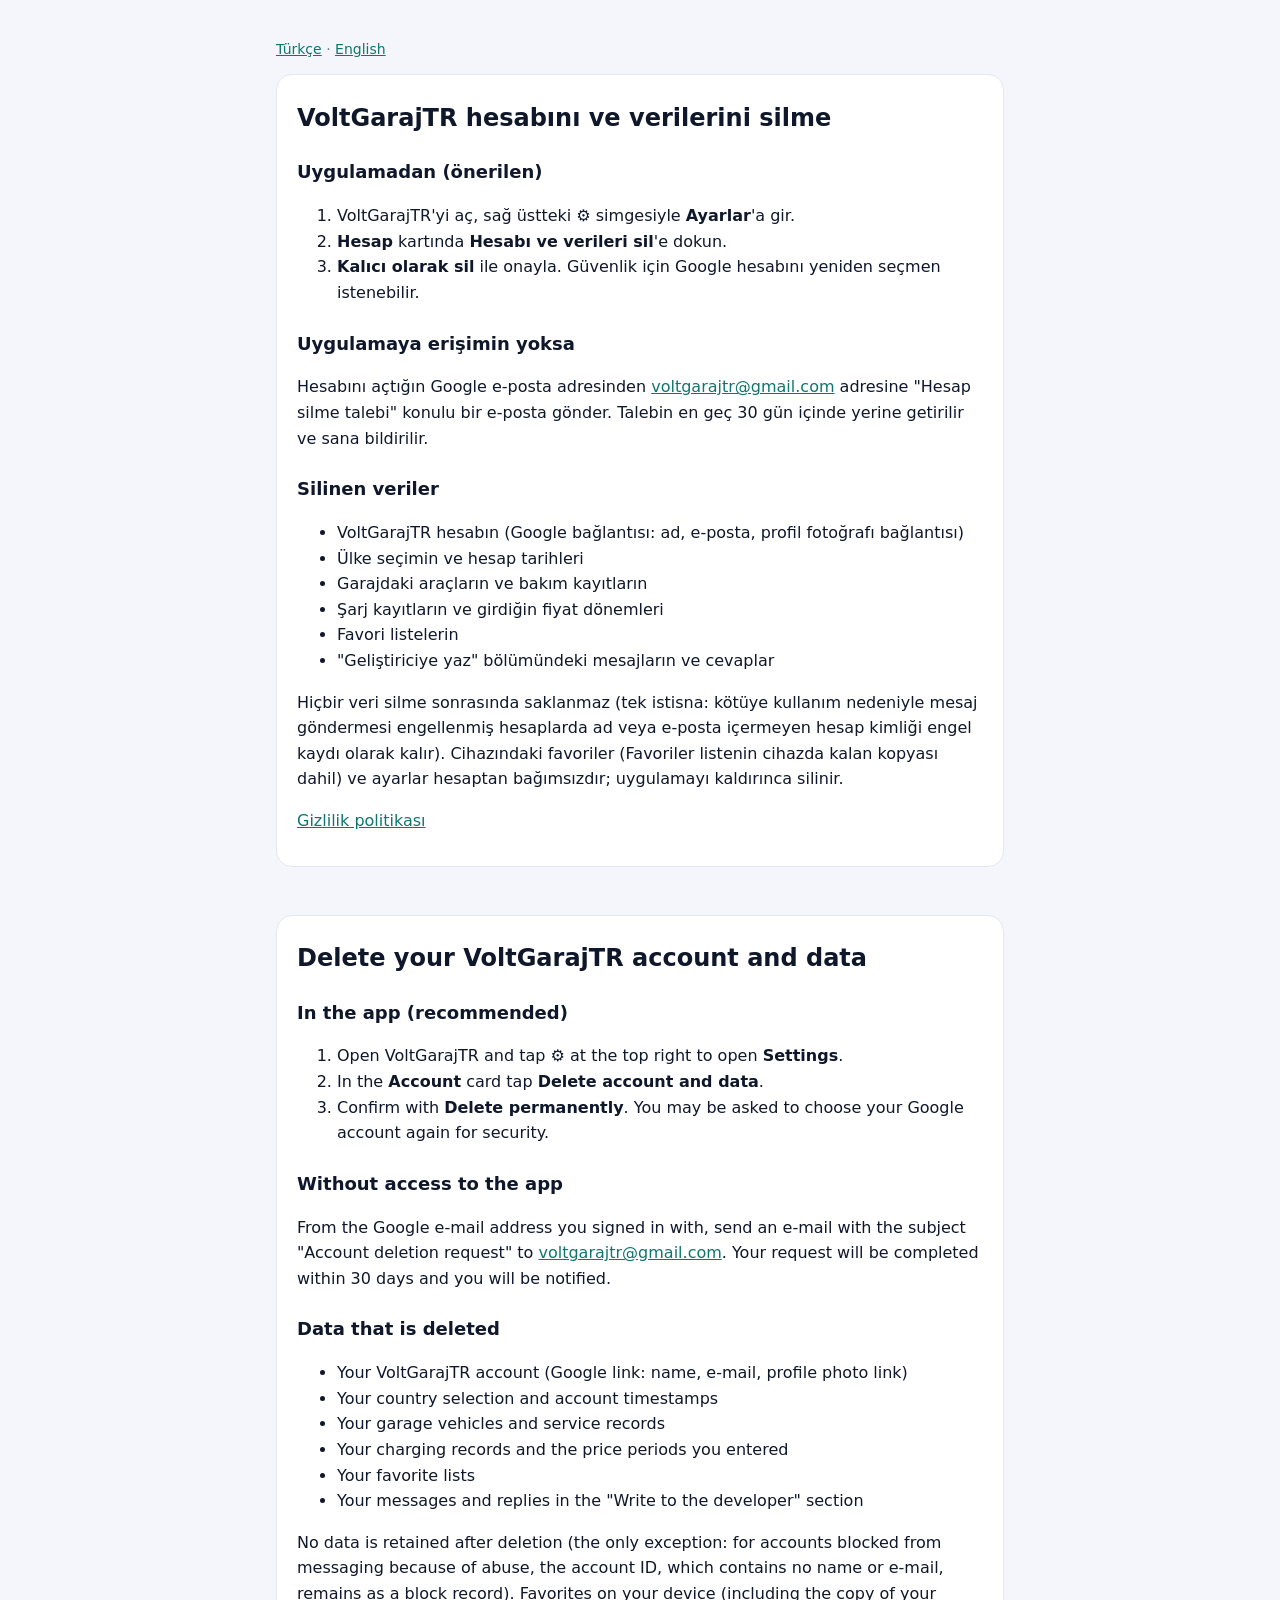
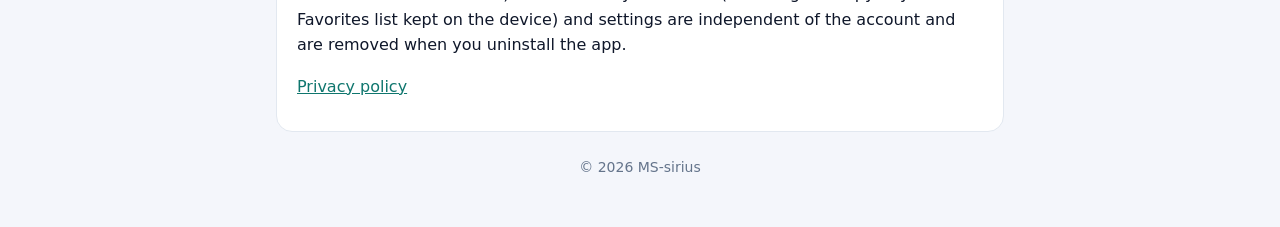
==== hesap-silme.html @ 5800ec01 "Gizlilik ve hesap silme: şarj kayıtları (T-036) Co-Authored-By: Claude Opus 5.5 <noreply@anthropic.c" ====
<!doctype html>
<html lang="tr">
<head>
<meta charset="utf-8">
<meta name="viewport" content="width=device-width, initial-scale=1">
<title>VoltGarajTR · Hesap silme</title>
<link rel="stylesheet" href="stil.css">
</head>
<body>
<main>
<p class="dil"><a href="#tr">Türkçe</a> · <a href="#en">English</a></p>

<section id="tr">
<h1>VoltGarajTR hesabını ve verilerini silme</h1>

<h2>Uygulamadan (önerilen)</h2>
<ol>
<li>VoltGarajTR'yi aç, sağ üstteki ⚙ simgesiyle <b>Ayarlar</b>'a gir.</li>
<li><b>Hesap</b> kartında <b>Hesabı ve verileri sil</b>'e dokun.</li>
<li><b>Kalıcı olarak sil</b> ile onayla. Güvenlik için Google hesabını yeniden seçmen istenebilir.</li>
</ol>

<h2>Uygulamaya erişimin yoksa</h2>
<p>Hesabını açtığın Google e-posta adresinden <a href="mailto:voltgarajtr@gmail.com?subject=Hesap%20silme%20talebi">voltgarajtr@gmail.com</a> adresine "Hesap silme talebi" konulu bir e-posta gönder. Talebin en geç 30 gün içinde yerine getirilir ve sana bildirilir.</p>

<h2>Silinen veriler</h2>
<ul>
<li>VoltGarajTR hesabın (Google bağlantısı: ad, e-posta, profil fotoğrafı bağlantısı)</li>
<li>Ülke seçimin ve hesap tarihleri</li>
<li>Garajdaki araçların ve bakım kayıtların</li>
<li>Şarj kayıtların ve girdiğin fiyat dönemleri</li>
<li>Favori listelerin</li>
<li>"Geliştiriciye yaz" bölümündeki mesajların ve cevaplar</li>
</ul>
<p>Hiçbir veri silme sonrasında saklanmaz (tek istisna: kötüye kullanım nedeniyle mesaj göndermesi engellenmiş hesaplarda ad veya e-posta içermeyen hesap kimliği engel kaydı olarak kalır). Cihazındaki favoriler (Favoriler listenin cihazda kalan kopyası dahil) ve ayarlar hesaptan bağımsızdır; uygulamayı kaldırınca silinir.</p>
<p><a href="gizlilik.html">Gizlilik politikası</a></p>
</section>

<hr>

<section id="en">
<h1>Delete your VoltGarajTR account and data</h1>

<h2>In the app (recommended)</h2>
<ol>
<li>Open VoltGarajTR and tap ⚙ at the top right to open <b>Settings</b>.</li>
<li>In the <b>Account</b> card tap <b>Delete account and data</b>.</li>
<li>Confirm with <b>Delete permanently</b>. You may be asked to choose your Google account again for security.</li>
</ol>

<h2>Without access to the app</h2>
<p>From the Google e-mail address you signed in with, send an e-mail with the subject "Account deletion request" to <a href="mailto:voltgarajtr@gmail.com?subject=Account%20deletion%20request">voltgarajtr@gmail.com</a>. Your request will be completed within 30 days and you will be notified.</p>

<h2>Data that is deleted</h2>
<ul>
<li>Your VoltGarajTR account (Google link: name, e-mail, profile photo link)</li>
<li>Your country selection and account timestamps</li>
<li>Your garage vehicles and service records</li>
<li>Your charging records and the price periods you entered</li>
<li>Your favorite lists</li>
<li>Your messages and replies in the "Write to the developer" section</li>
</ul>
<p>No data is retained after deletion (the only exception: for accounts blocked from messaging because of abuse, the account ID, which contains no name or e-mail, remains as a block record). Favorites on your device (including the copy of your Favorites list kept on the device) and settings are independent of the account and are removed when you uninstall the app.</p>
<p><a href="gizlilik.html#en">Privacy policy</a></p>
</section>

<footer>© 2026 MS-sirius</footer>
</main>
</body>
</html>
---- stil.css ----
:root { --bg: #F4F6FB; --surface: #fff; --text: #0F172A; --muted: #64748B; --link: #0F766E; --border: #E2E8F0; }
@media (prefers-color-scheme: dark) {
  :root { --bg: #0B1220; --surface: #111A2C; --text: #E2E8F0; --muted: #94A3B8; --link: #5EEAD4; --border: #1E293B; }
}
* { box-sizing: border-box; }
body { margin: 0; background: var(--bg); color: var(--text);
  font: 16px/1.6 system-ui, -apple-system, "Segoe UI", Roboto, sans-serif; }
main { max-width: 760px; margin: 0 auto; padding: 24px 16px 48px; }
section { background: var(--surface); border: 1px solid var(--border); border-radius: 16px; padding: 8px 20px 16px; }
h1 { font-size: 24px; line-height: 1.3; }
h2 { font-size: 18px; margin-top: 24px; }
a { color: var(--link); }
.tarih, footer, .dil { color: var(--muted); font-size: 14px; }
hr { border: 0; margin: 24px 0; }
footer { text-align: center; margin-top: 24px; }
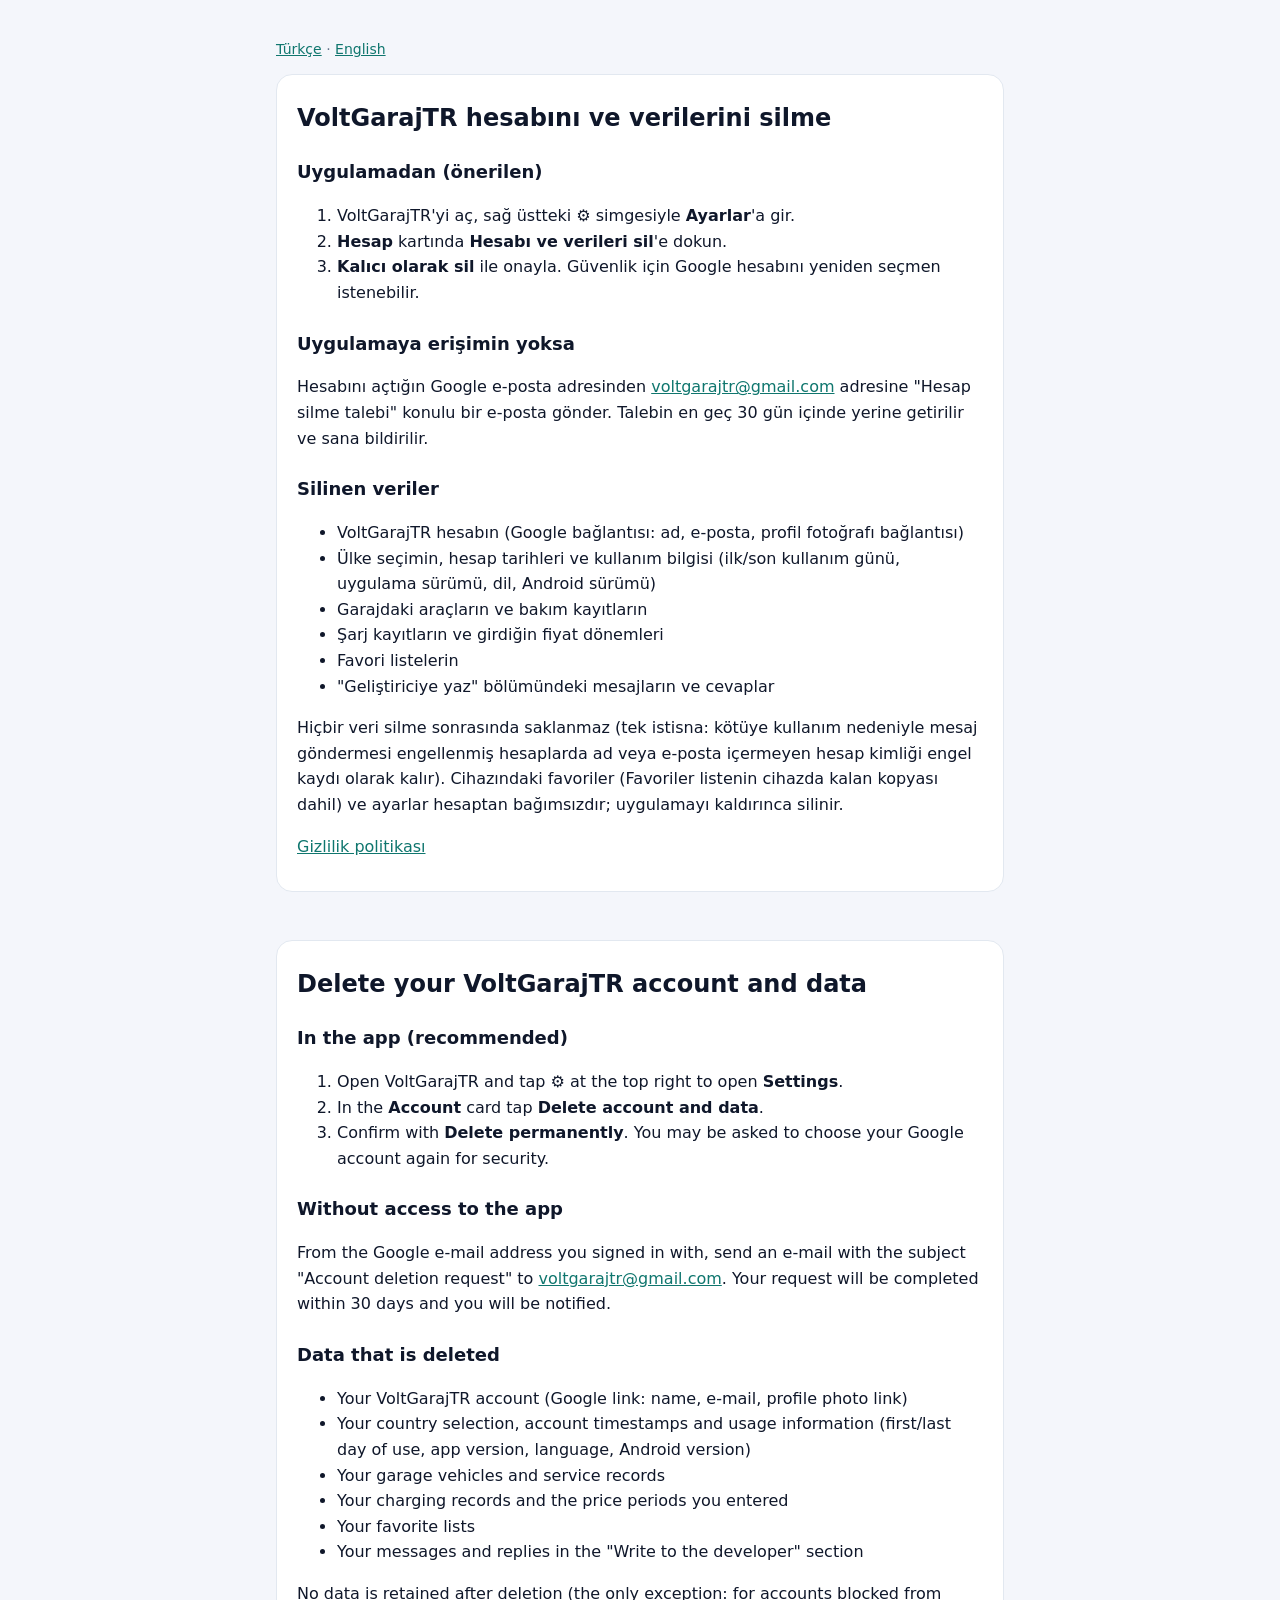
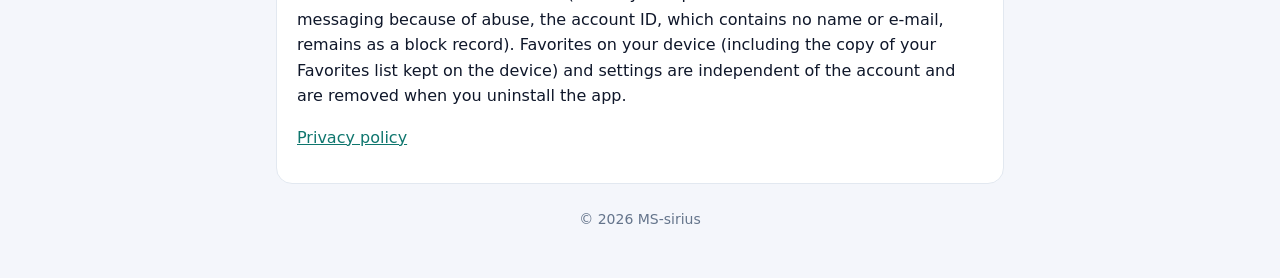
==== commit 2da7bedf: "Gizlilik ve hesap silme: kullanım bilgisi ve günlük sayaç (T-048) Co-Authored-By: Claude Opus 5.5 <n" ====
--- a/hesap-silme.html
+++ b/hesap-silme.html
@@ -26,7 +26,7 @@
 <h2>Silinen veriler</h2>
 <ul>
 <li>VoltGarajTR hesabın (Google bağlantısı: ad, e-posta, profil fotoğrafı bağlantısı)</li>
-<li>Ülke seçimin ve hesap tarihleri</li>
+<li>Ülke seçimin, hesap tarihleri ve kullanım bilgisi (ilk/son kullanım günü, uygulama sürümü, dil, Android sürümü)</li>
 <li>Garajdaki araçların ve bakım kayıtların</li>
 <li>Şarj kayıtların ve girdiğin fiyat dönemleri</li>
 <li>Favori listelerin</li>
@@ -54,7 +54,7 @@
 <h2>Data that is deleted</h2>
 <ul>
 <li>Your VoltGarajTR account (Google link: name, e-mail, profile photo link)</li>
-<li>Your country selection and account timestamps</li>
+<li>Your country selection, account timestamps and usage information (first/last day of use, app version, language, Android version)</li>
 <li>Your garage vehicles and service records</li>
 <li>Your charging records and the price periods you entered</li>
 <li>Your favorite lists</li>
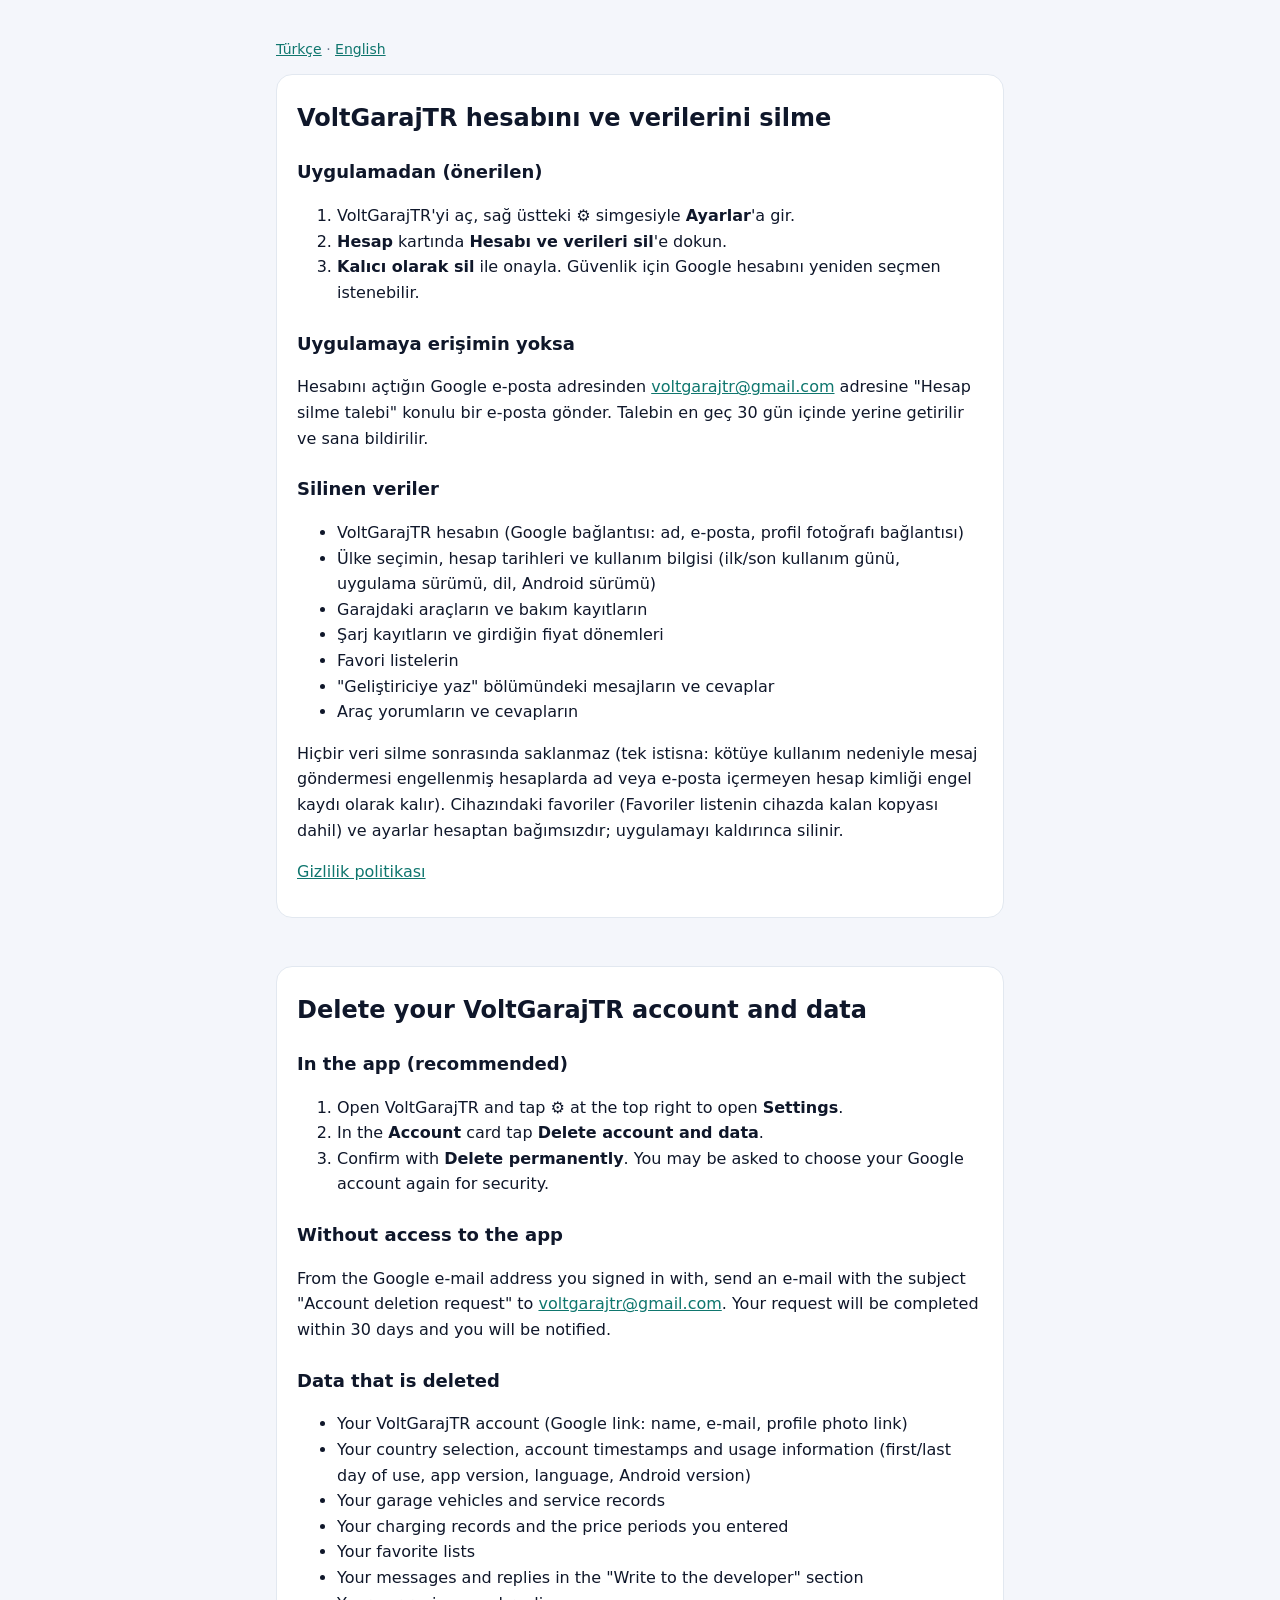
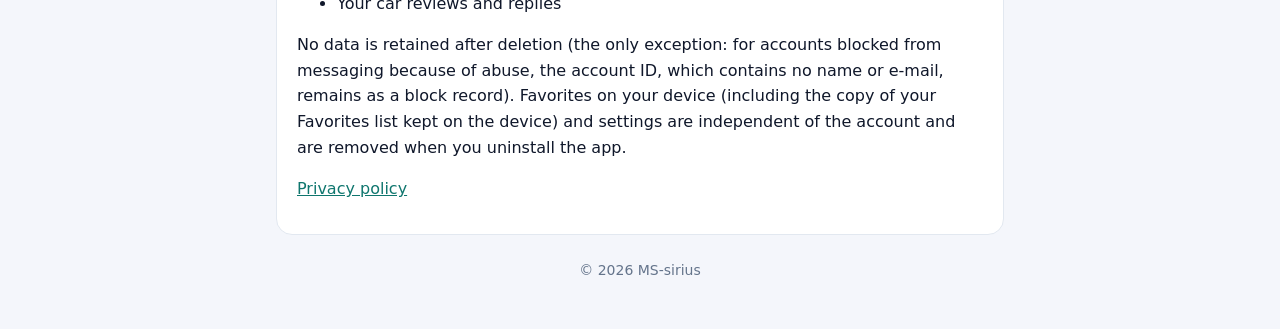
==== commit 2560c680: "Gizlilik ve hesap silme: araç yorumları maddesi (yürürlük 21 Kasım 2026) Co-Authored-By: Claude Opus" ====
--- a/hesap-silme.html
+++ b/hesap-silme.html
@@ -31,6 +31,7 @@
 <li>Şarj kayıtların ve girdiğin fiyat dönemleri</li>
 <li>Favori listelerin</li>
 <li>"Geliştiriciye yaz" bölümündeki mesajların ve cevaplar</li>
+<li>Araç yorumların ve cevapların</li>
 </ul>
 <p>Hiçbir veri silme sonrasında saklanmaz (tek istisna: kötüye kullanım nedeniyle mesaj göndermesi engellenmiş hesaplarda ad veya e-posta içermeyen hesap kimliği engel kaydı olarak kalır). Cihazındaki favoriler (Favoriler listenin cihazda kalan kopyası dahil) ve ayarlar hesaptan bağımsızdır; uygulamayı kaldırınca silinir.</p>
 <p><a href="gizlilik.html">Gizlilik politikası</a></p>
@@ -59,6 +60,7 @@
 <li>Your charging records and the price periods you entered</li>
 <li>Your favorite lists</li>
 <li>Your messages and replies in the "Write to the developer" section</li>
+<li>Your car reviews and replies</li>
 </ul>
 <p>No data is retained after deletion (the only exception: for accounts blocked from messaging because of abuse, the account ID, which contains no name or e-mail, remains as a block record). Favorites on your device (including the copy of your Favorites list kept on the device) and settings are independent of the account and are removed when you uninstall the app.</p>
 <p><a href="gizlilik.html#en">Privacy policy</a></p>
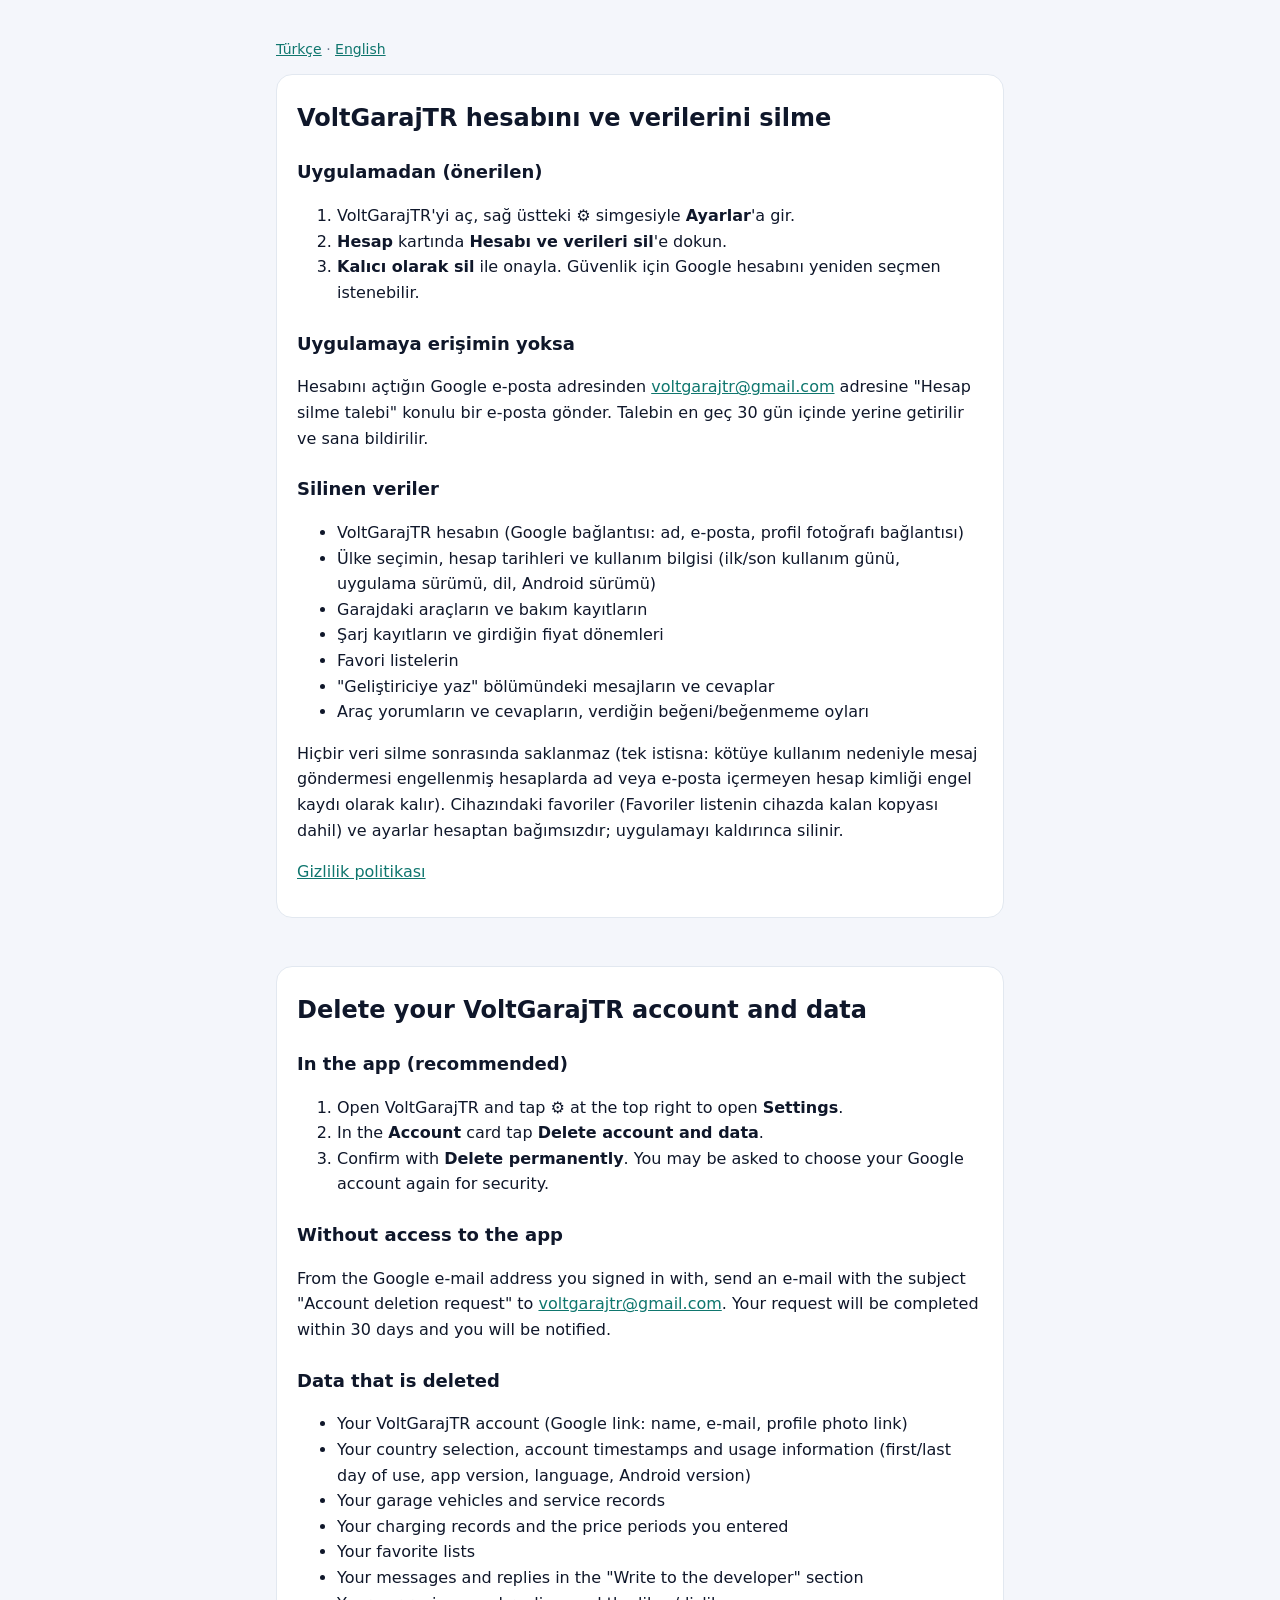
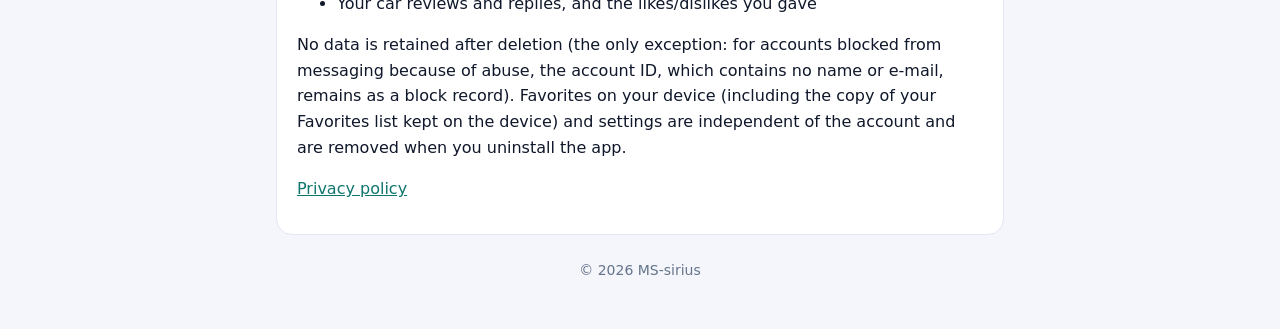
==== commit 3d8589b1: "Gizlilik ve hesap silme: yorum maddesi uygulamadaki sürümle eşitlendi (oylar hesapla silinir, e-post" ====
--- a/hesap-silme.html
+++ b/hesap-silme.html
@@ -31,7 +31,7 @@
 <li>Şarj kayıtların ve girdiğin fiyat dönemleri</li>
 <li>Favori listelerin</li>
 <li>"Geliştiriciye yaz" bölümündeki mesajların ve cevaplar</li>
-<li>Araç yorumların ve cevapların</li>
+<li>Araç yorumların ve cevapların, verdiğin beğeni/beğenmeme oyları</li>
 </ul>
 <p>Hiçbir veri silme sonrasında saklanmaz (tek istisna: kötüye kullanım nedeniyle mesaj göndermesi engellenmiş hesaplarda ad veya e-posta içermeyen hesap kimliği engel kaydı olarak kalır). Cihazındaki favoriler (Favoriler listenin cihazda kalan kopyası dahil) ve ayarlar hesaptan bağımsızdır; uygulamayı kaldırınca silinir.</p>
 <p><a href="gizlilik.html">Gizlilik politikası</a></p>
@@ -60,7 +60,7 @@
 <li>Your charging records and the price periods you entered</li>
 <li>Your favorite lists</li>
 <li>Your messages and replies in the "Write to the developer" section</li>
-<li>Your car reviews and replies</li>
+<li>Your car reviews and replies, and the likes/dislikes you gave</li>
 </ul>
 <p>No data is retained after deletion (the only exception: for accounts blocked from messaging because of abuse, the account ID, which contains no name or e-mail, remains as a block record). Favorites on your device (including the copy of your Favorites list kept on the device) and settings are independent of the account and are removed when you uninstall the app.</p>
 <p><a href="gizlilik.html#en">Privacy policy</a></p>
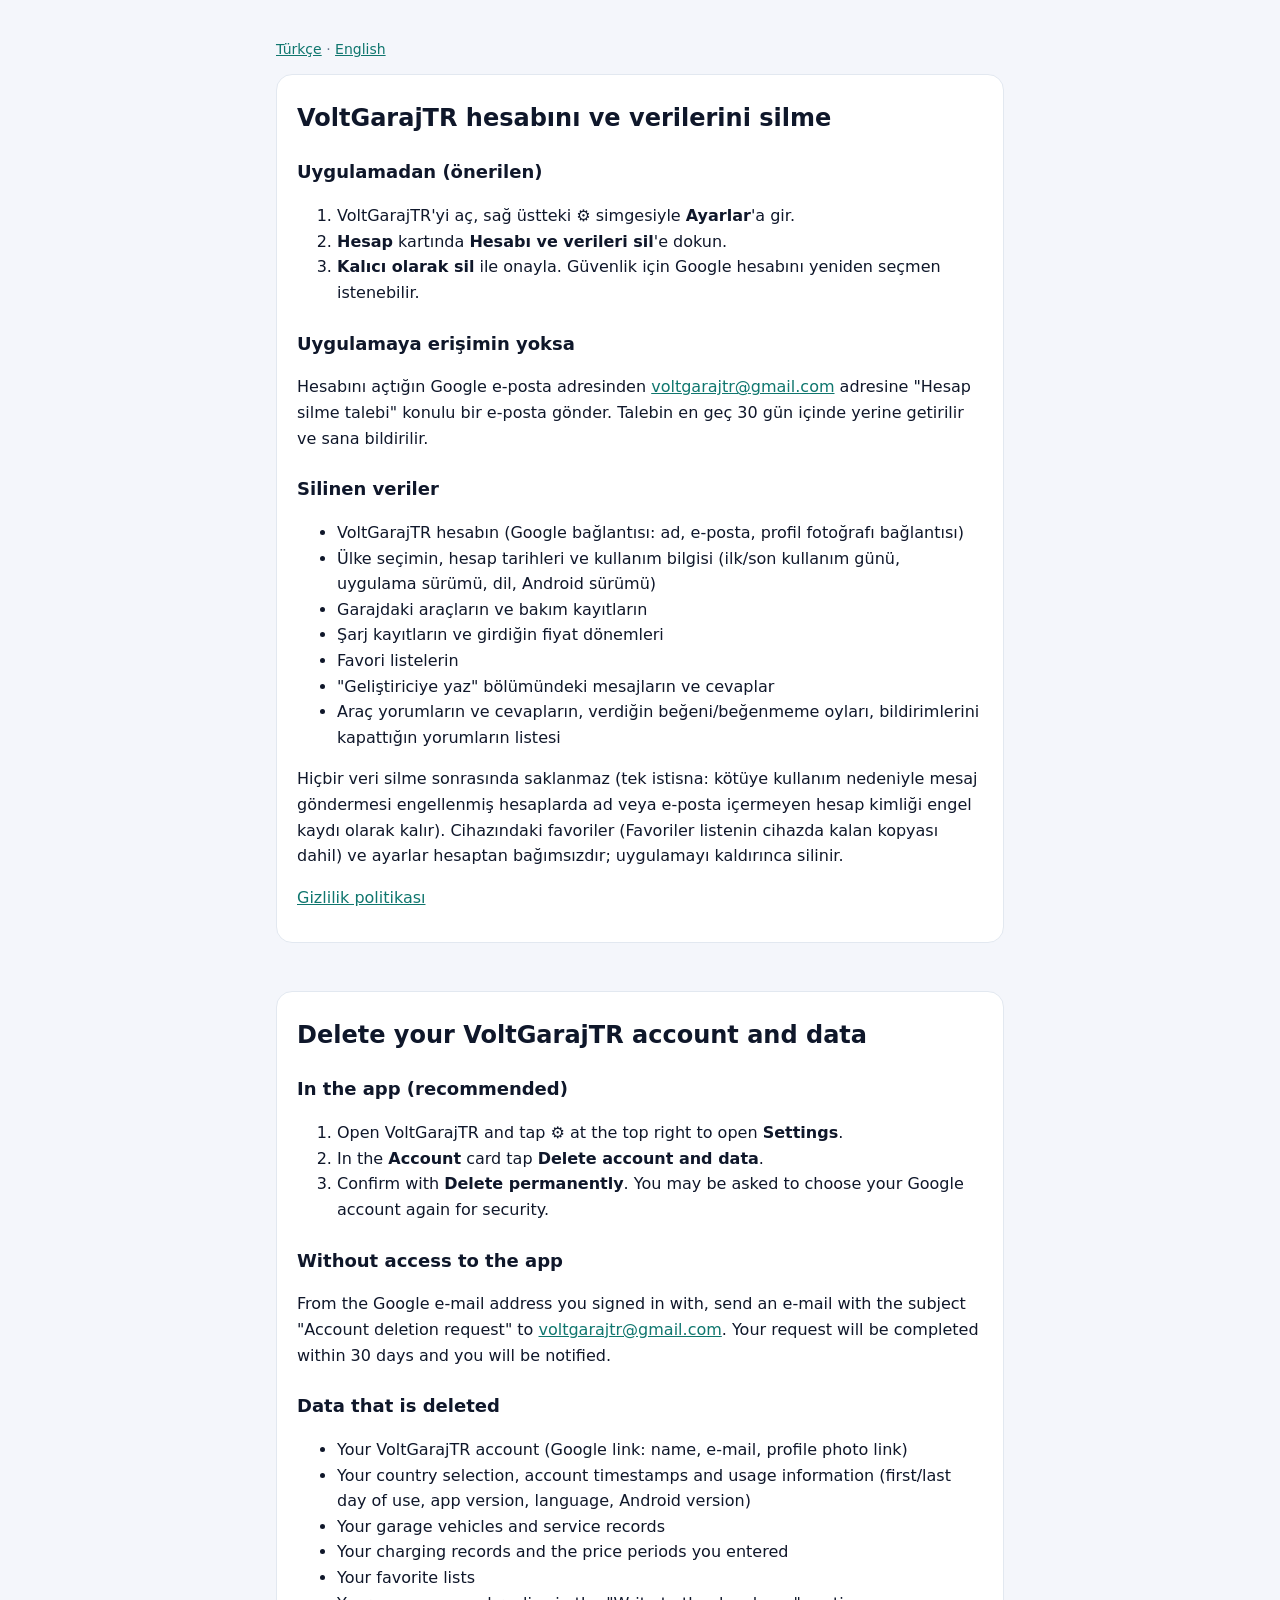
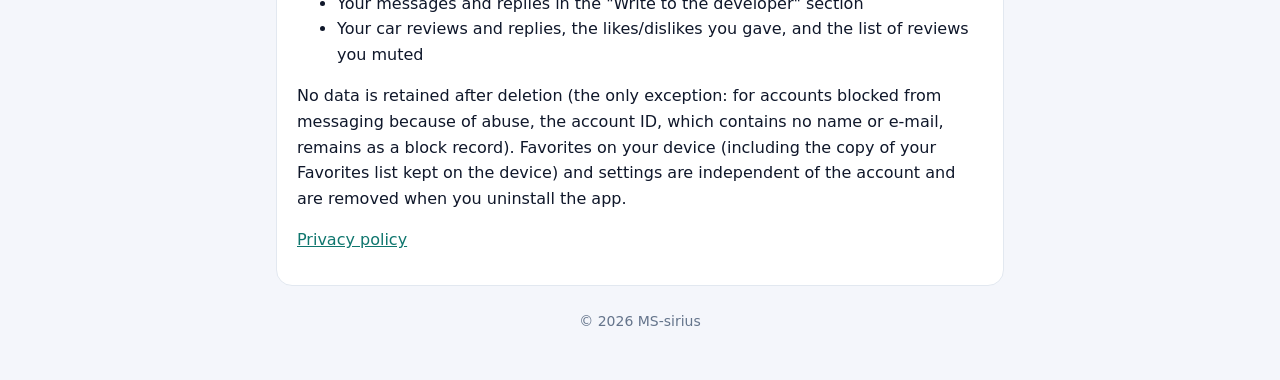
==== commit 8e85e643: "Gizlilik ve hesap silme: yorum cevabı bildirimleri ve susturulan yorumlar listesi (T-065) Co-Authore" ====
--- a/hesap-silme.html
+++ b/hesap-silme.html
@@ -31,7 +31,7 @@
 <li>Şarj kayıtların ve girdiğin fiyat dönemleri</li>
 <li>Favori listelerin</li>
 <li>"Geliştiriciye yaz" bölümündeki mesajların ve cevaplar</li>
-<li>Araç yorumların ve cevapların, verdiğin beğeni/beğenmeme oyları</li>
+<li>Araç yorumların ve cevapların, verdiğin beğeni/beğenmeme oyları, bildirimlerini kapattığın yorumların listesi</li>
 </ul>
 <p>Hiçbir veri silme sonrasında saklanmaz (tek istisna: kötüye kullanım nedeniyle mesaj göndermesi engellenmiş hesaplarda ad veya e-posta içermeyen hesap kimliği engel kaydı olarak kalır). Cihazındaki favoriler (Favoriler listenin cihazda kalan kopyası dahil) ve ayarlar hesaptan bağımsızdır; uygulamayı kaldırınca silinir.</p>
 <p><a href="gizlilik.html">Gizlilik politikası</a></p>
@@ -60,7 +60,7 @@
 <li>Your charging records and the price periods you entered</li>
 <li>Your favorite lists</li>
 <li>Your messages and replies in the "Write to the developer" section</li>
-<li>Your car reviews and replies, and the likes/dislikes you gave</li>
+<li>Your car reviews and replies, the likes/dislikes you gave, and the list of reviews you muted</li>
 </ul>
 <p>No data is retained after deletion (the only exception: for accounts blocked from messaging because of abuse, the account ID, which contains no name or e-mail, remains as a block record). Favorites on your device (including the copy of your Favorites list kept on the device) and settings are independent of the account and are removed when you uninstall the app.</p>
 <p><a href="gizlilik.html#en">Privacy policy</a></p>
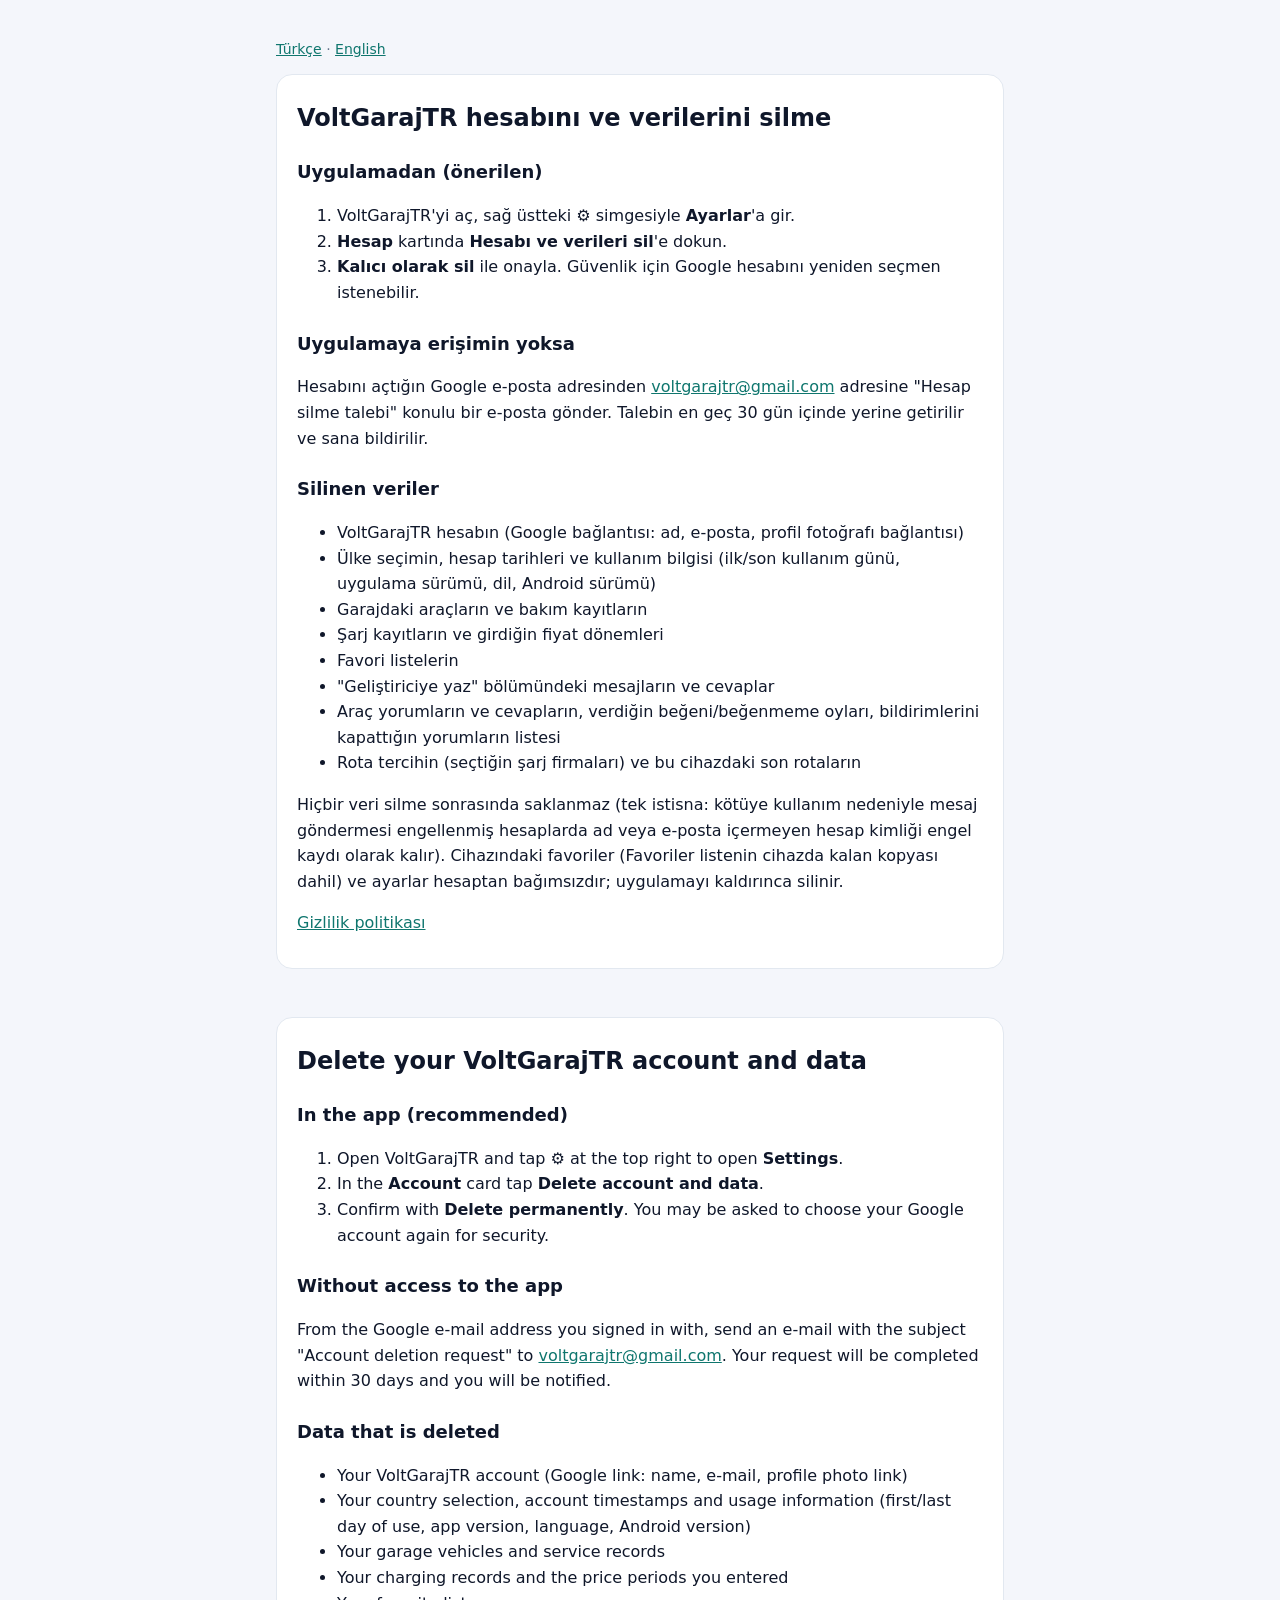
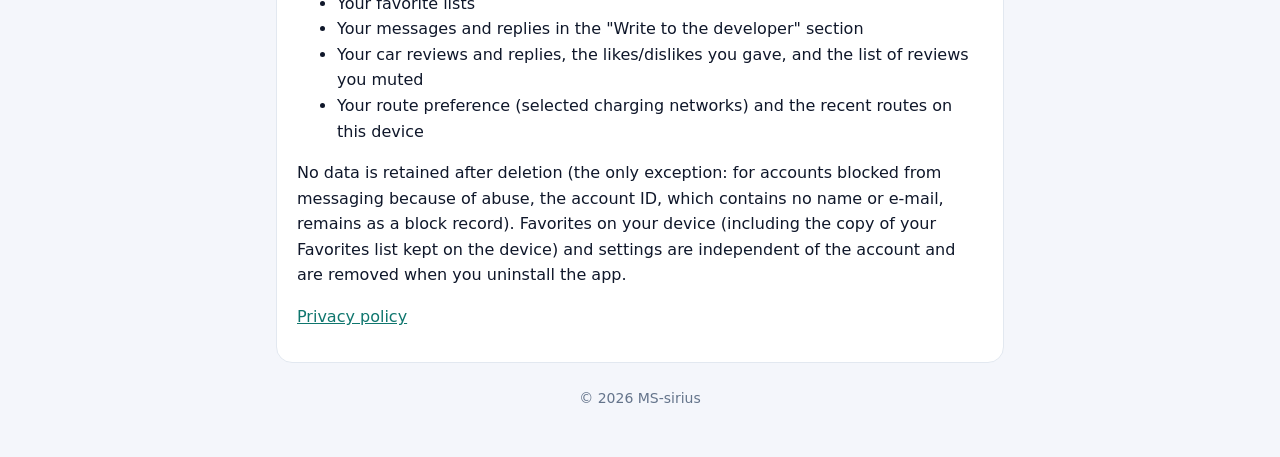
==== commit f9d689d9: "Gizlilik ve hesap silme: rota ve şarj noktaları (yürürlük 22 Kasım 2026) Co-Authored-By: Claude Opus" ====
--- a/hesap-silme.html
+++ b/hesap-silme.html
@@ -32,6 +32,7 @@
 <li>Favori listelerin</li>
 <li>"Geliştiriciye yaz" bölümündeki mesajların ve cevaplar</li>
 <li>Araç yorumların ve cevapların, verdiğin beğeni/beğenmeme oyları, bildirimlerini kapattığın yorumların listesi</li>
+<li>Rota tercihin (seçtiğin şarj firmaları) ve bu cihazdaki son rotaların</li>
 </ul>
 <p>Hiçbir veri silme sonrasında saklanmaz (tek istisna: kötüye kullanım nedeniyle mesaj göndermesi engellenmiş hesaplarda ad veya e-posta içermeyen hesap kimliği engel kaydı olarak kalır). Cihazındaki favoriler (Favoriler listenin cihazda kalan kopyası dahil) ve ayarlar hesaptan bağımsızdır; uygulamayı kaldırınca silinir.</p>
 <p><a href="gizlilik.html">Gizlilik politikası</a></p>
@@ -61,6 +62,7 @@
 <li>Your favorite lists</li>
 <li>Your messages and replies in the "Write to the developer" section</li>
 <li>Your car reviews and replies, the likes/dislikes you gave, and the list of reviews you muted</li>
+<li>Your route preference (selected charging networks) and the recent routes on this device</li>
 </ul>
 <p>No data is retained after deletion (the only exception: for accounts blocked from messaging because of abuse, the account ID, which contains no name or e-mail, remains as a block record). Favorites on your device (including the copy of your Favorites list kept on the device) and settings are independent of the account and are removed when you uninstall the app.</p>
 <p><a href="gizlilik.html#en">Privacy policy</a></p>
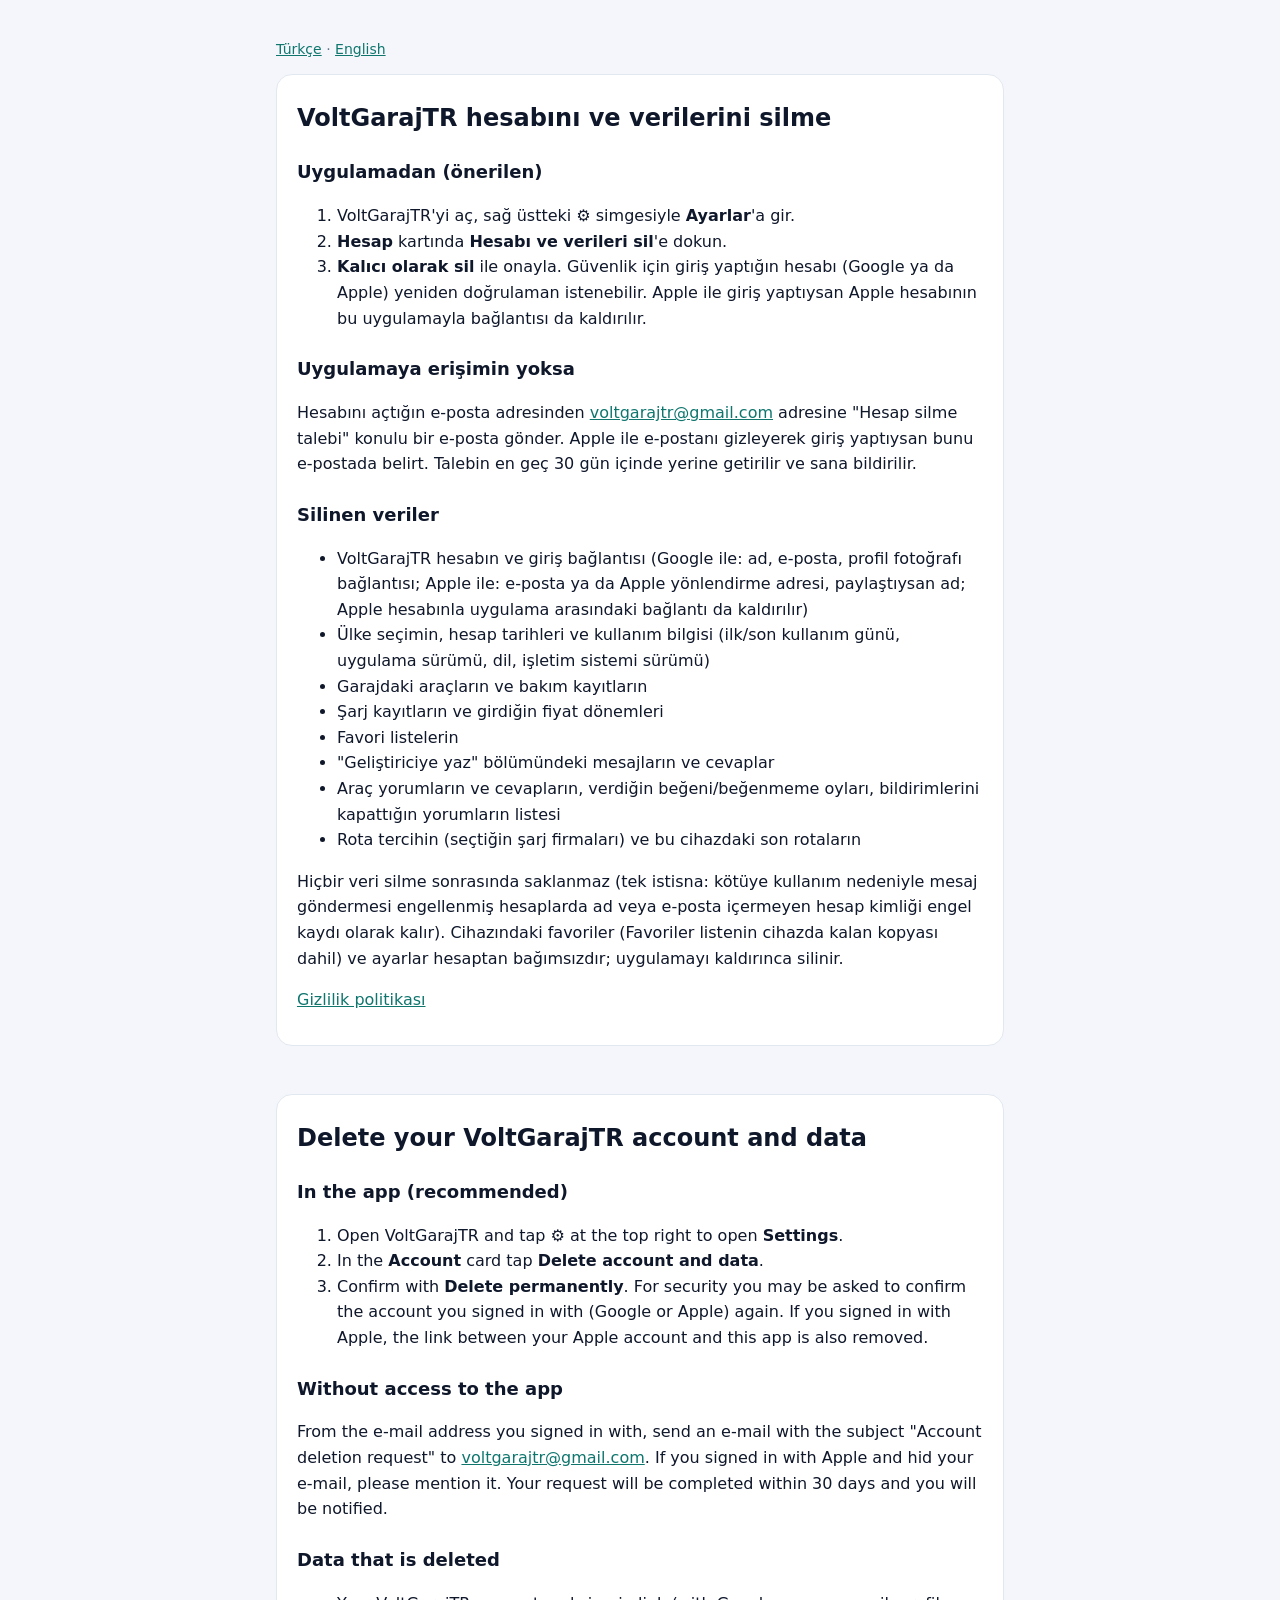
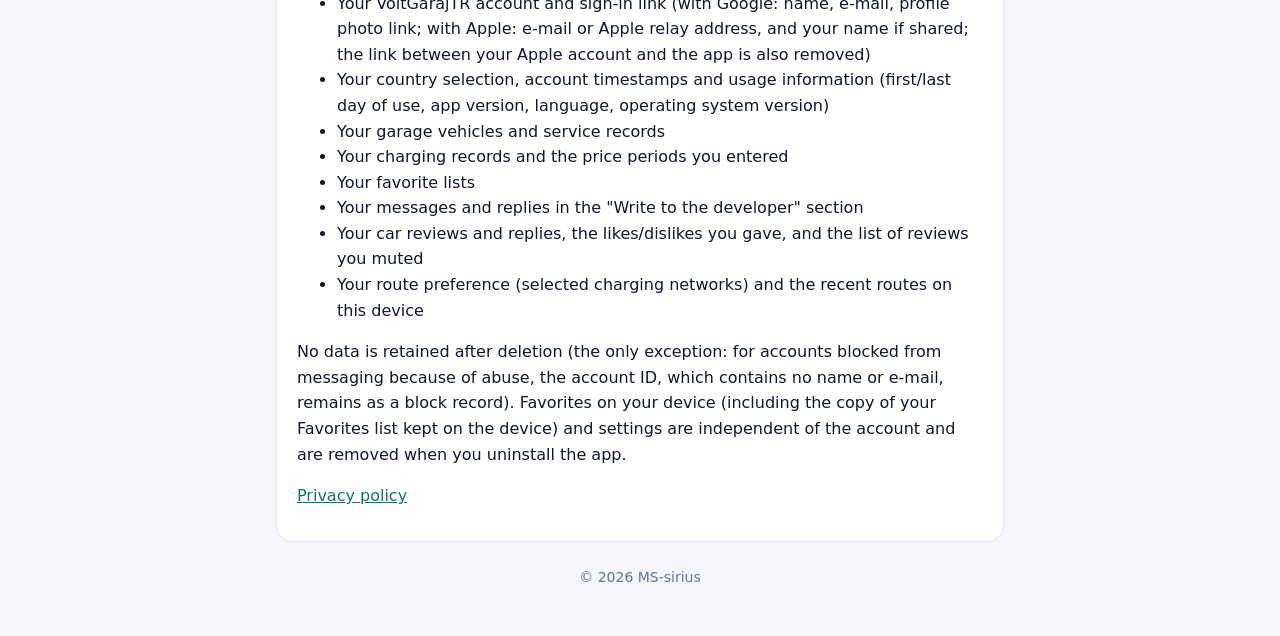
==== commit 25956f65: "Gizlilik ve hesap silme: Apple ile giriş eklendi, giriş metinleri genelleştirildi Co-Authored-By: Cl" ====
--- a/hesap-silme.html
+++ b/hesap-silme.html
@@ -17,16 +17,16 @@
 <ol>
 <li>VoltGarajTR'yi aç, sağ üstteki ⚙ simgesiyle <b>Ayarlar</b>'a gir.</li>
 <li><b>Hesap</b> kartında <b>Hesabı ve verileri sil</b>'e dokun.</li>
-<li><b>Kalıcı olarak sil</b> ile onayla. Güvenlik için Google hesabını yeniden seçmen istenebilir.</li>
+<li><b>Kalıcı olarak sil</b> ile onayla. Güvenlik için giriş yaptığın hesabı (Google ya da Apple) yeniden doğrulaman istenebilir. Apple ile giriş yaptıysan Apple hesabının bu uygulamayla bağlantısı da kaldırılır.</li>
 </ol>
 
 <h2>Uygulamaya erişimin yoksa</h2>
-<p>Hesabını açtığın Google e-posta adresinden <a href="mailto:voltgarajtr@gmail.com?subject=Hesap%20silme%20talebi">voltgarajtr@gmail.com</a> adresine "Hesap silme talebi" konulu bir e-posta gönder. Talebin en geç 30 gün içinde yerine getirilir ve sana bildirilir.</p>
+<p>Hesabını açtığın e-posta adresinden <a href="mailto:voltgarajtr@gmail.com?subject=Hesap%20silme%20talebi">voltgarajtr@gmail.com</a> adresine "Hesap silme talebi" konulu bir e-posta gönder. Apple ile e-postanı gizleyerek giriş yaptıysan bunu e-postada belirt. Talebin en geç 30 gün içinde yerine getirilir ve sana bildirilir.</p>
 
 <h2>Silinen veriler</h2>
 <ul>
-<li>VoltGarajTR hesabın (Google bağlantısı: ad, e-posta, profil fotoğrafı bağlantısı)</li>
-<li>Ülke seçimin, hesap tarihleri ve kullanım bilgisi (ilk/son kullanım günü, uygulama sürümü, dil, Android sürümü)</li>
+<li>VoltGarajTR hesabın ve giriş bağlantısı (Google ile: ad, e-posta, profil fotoğrafı bağlantısı; Apple ile: e-posta ya da Apple yönlendirme adresi, paylaştıysan ad; Apple hesabınla uygulama arasındaki bağlantı da kaldırılır)</li>
+<li>Ülke seçimin, hesap tarihleri ve kullanım bilgisi (ilk/son kullanım günü, uygulama sürümü, dil, işletim sistemi sürümü)</li>
 <li>Garajdaki araçların ve bakım kayıtların</li>
 <li>Şarj kayıtların ve girdiğin fiyat dönemleri</li>
 <li>Favori listelerin</li>
@@ -47,16 +47,16 @@
 <ol>
 <li>Open VoltGarajTR and tap ⚙ at the top right to open <b>Settings</b>.</li>
 <li>In the <b>Account</b> card tap <b>Delete account and data</b>.</li>
-<li>Confirm with <b>Delete permanently</b>. You may be asked to choose your Google account again for security.</li>
+<li>Confirm with <b>Delete permanently</b>. For security you may be asked to confirm the account you signed in with (Google or Apple) again. If you signed in with Apple, the link between your Apple account and this app is also removed.</li>
 </ol>
 
 <h2>Without access to the app</h2>
-<p>From the Google e-mail address you signed in with, send an e-mail with the subject "Account deletion request" to <a href="mailto:voltgarajtr@gmail.com?subject=Account%20deletion%20request">voltgarajtr@gmail.com</a>. Your request will be completed within 30 days and you will be notified.</p>
+<p>From the e-mail address you signed in with, send an e-mail with the subject "Account deletion request" to <a href="mailto:voltgarajtr@gmail.com?subject=Account%20deletion%20request">voltgarajtr@gmail.com</a>. If you signed in with Apple and hid your e-mail, please mention it. Your request will be completed within 30 days and you will be notified.</p>
 
 <h2>Data that is deleted</h2>
 <ul>
-<li>Your VoltGarajTR account (Google link: name, e-mail, profile photo link)</li>
-<li>Your country selection, account timestamps and usage information (first/last day of use, app version, language, Android version)</li>
+<li>Your VoltGarajTR account and sign-in link (with Google: name, e-mail, profile photo link; with Apple: e-mail or Apple relay address, and your name if shared; the link between your Apple account and the app is also removed)</li>
+<li>Your country selection, account timestamps and usage information (first/last day of use, app version, language, operating system version)</li>
 <li>Your garage vehicles and service records</li>
 <li>Your charging records and the price periods you entered</li>
 <li>Your favorite lists</li>
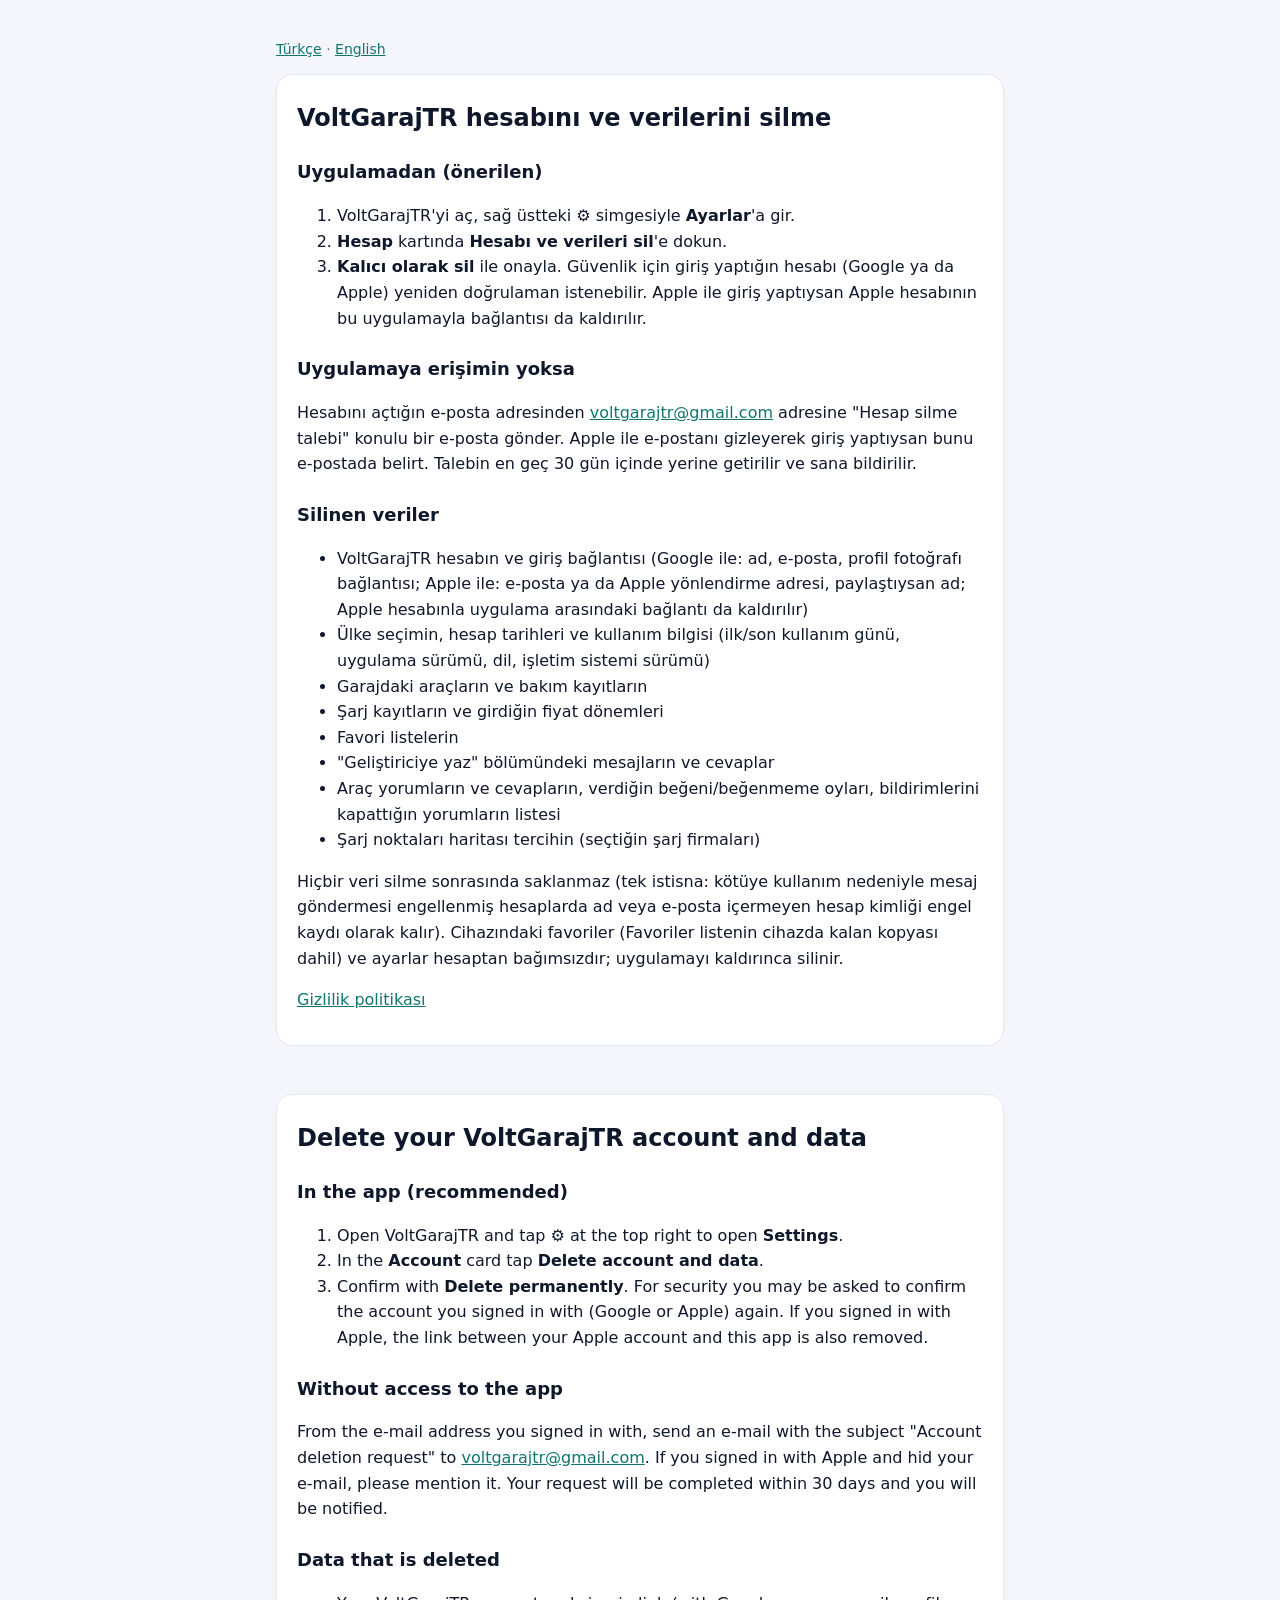
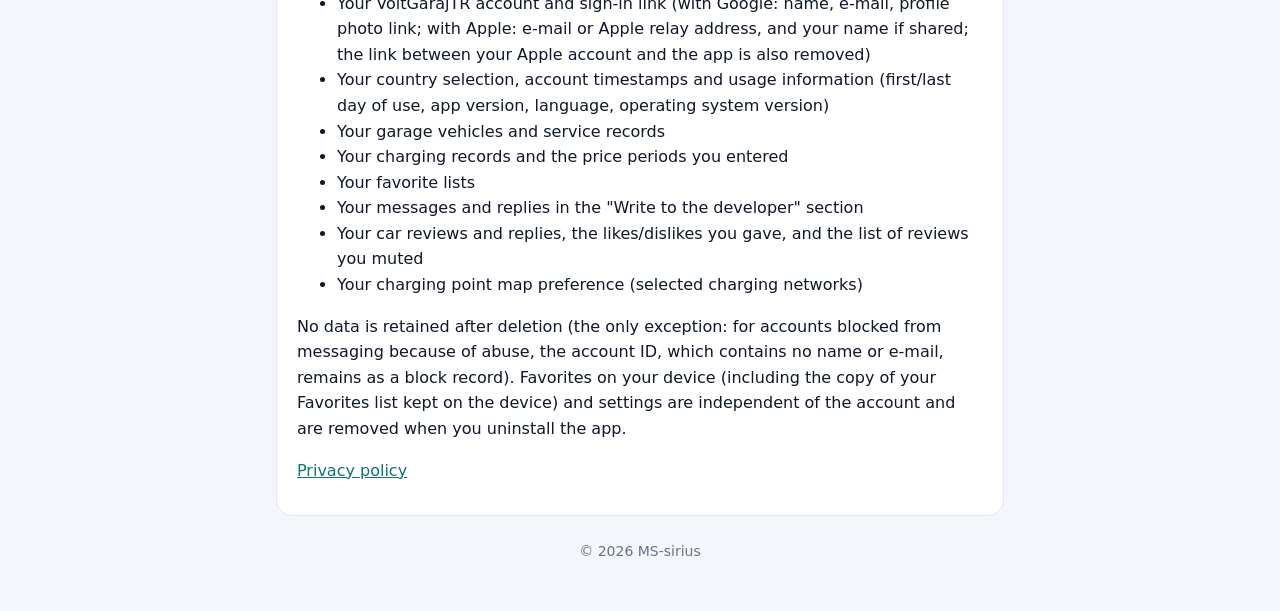
==== commit a5949682: "Gizlilik ve hesap silme: şarj noktaları haritası, konum yalnız cihazda (23 Kasım 2026)" ====
--- a/hesap-silme.html
+++ b/hesap-silme.html
@@ -32,7 +32,7 @@
 <li>Favori listelerin</li>
 <li>"Geliştiriciye yaz" bölümündeki mesajların ve cevaplar</li>
 <li>Araç yorumların ve cevapların, verdiğin beğeni/beğenmeme oyları, bildirimlerini kapattığın yorumların listesi</li>
-<li>Rota tercihin (seçtiğin şarj firmaları) ve bu cihazdaki son rotaların</li>
+<li>Şarj noktaları haritası tercihin (seçtiğin şarj firmaları)</li>
 </ul>
 <p>Hiçbir veri silme sonrasında saklanmaz (tek istisna: kötüye kullanım nedeniyle mesaj göndermesi engellenmiş hesaplarda ad veya e-posta içermeyen hesap kimliği engel kaydı olarak kalır). Cihazındaki favoriler (Favoriler listenin cihazda kalan kopyası dahil) ve ayarlar hesaptan bağımsızdır; uygulamayı kaldırınca silinir.</p>
 <p><a href="gizlilik.html">Gizlilik politikası</a></p>
@@ -62,7 +62,7 @@
 <li>Your favorite lists</li>
 <li>Your messages and replies in the "Write to the developer" section</li>
 <li>Your car reviews and replies, the likes/dislikes you gave, and the list of reviews you muted</li>
-<li>Your route preference (selected charging networks) and the recent routes on this device</li>
+<li>Your charging point map preference (selected charging networks)</li>
 </ul>
 <p>No data is retained after deletion (the only exception: for accounts blocked from messaging because of abuse, the account ID, which contains no name or e-mail, remains as a block record). Favorites on your device (including the copy of your Favorites list kept on the device) and settings are independent of the account and are removed when you uninstall the app.</p>
 <p><a href="gizlilik.html#en">Privacy policy</a></p>
